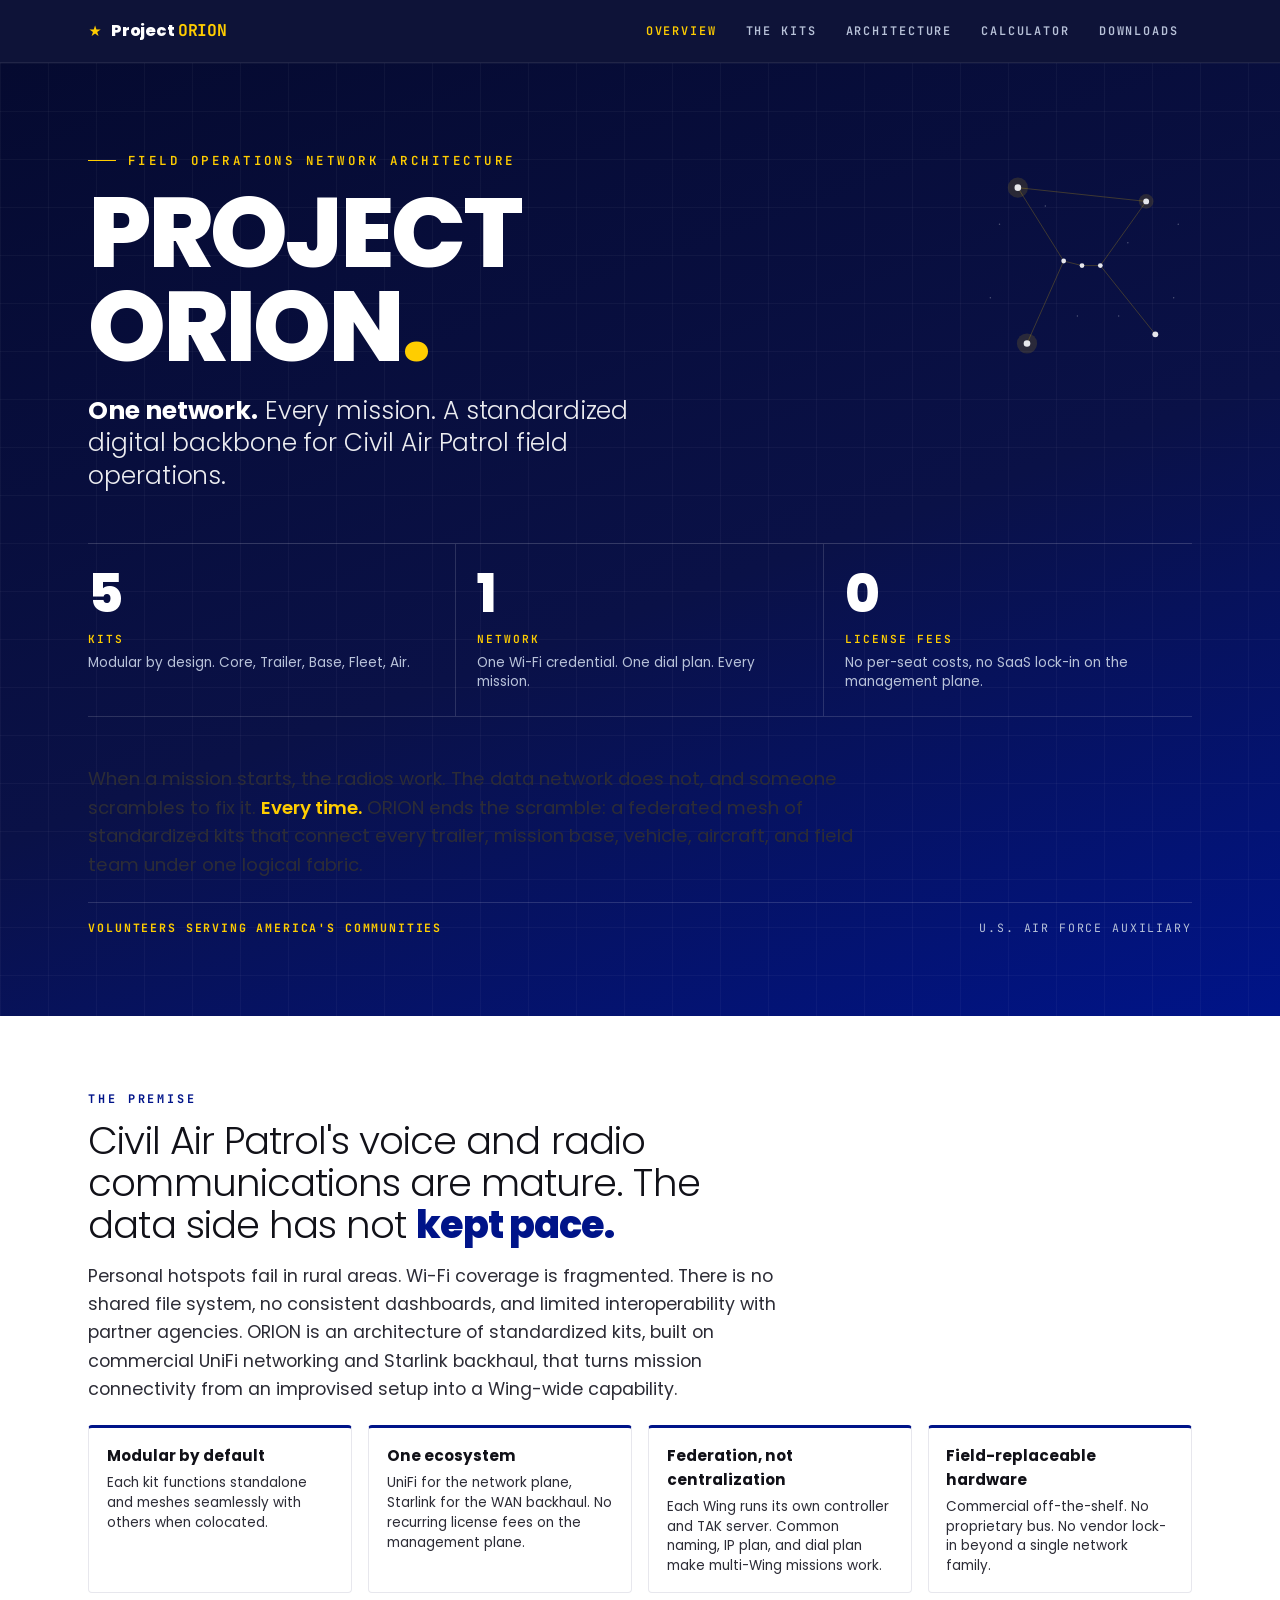
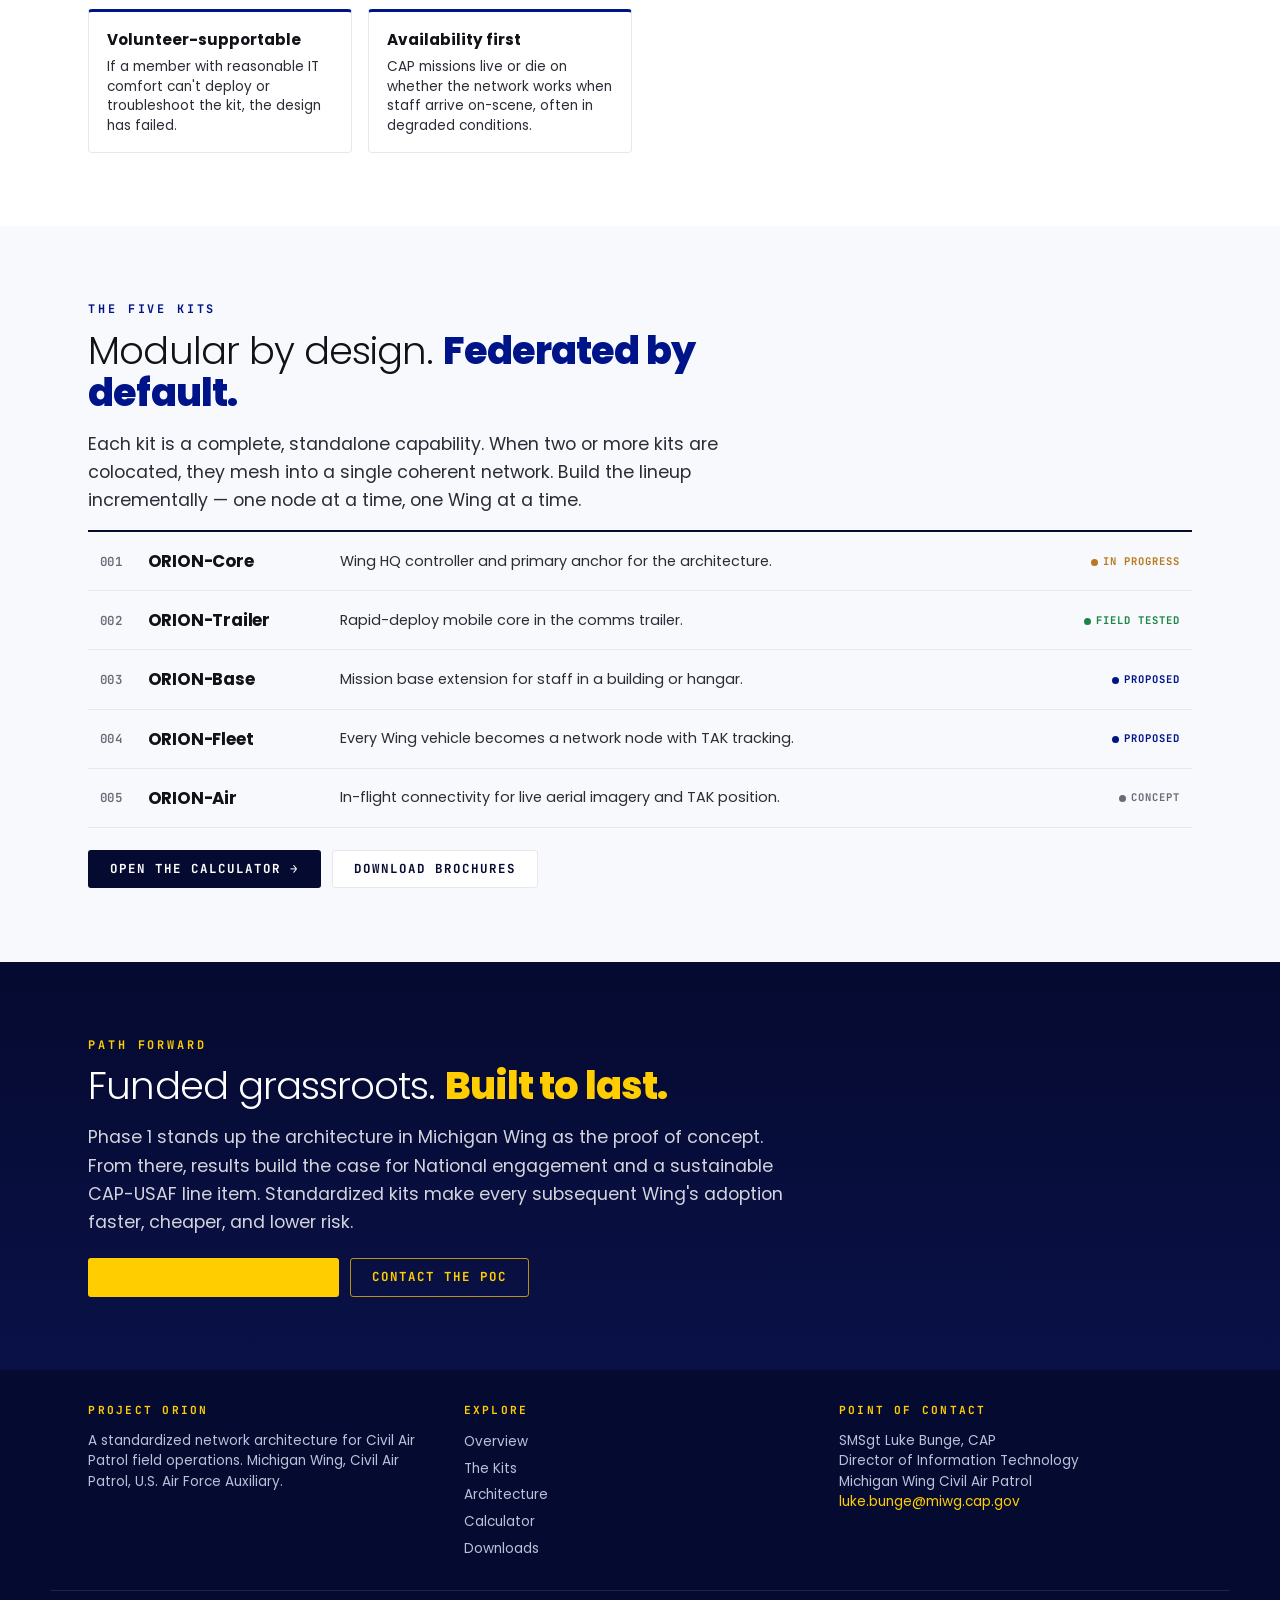
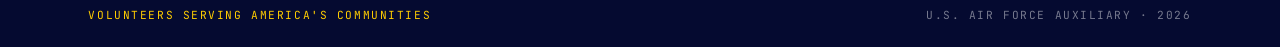
==== index.html @ 2f195c5d "Initial Project ORION website Static site for GitHub Pages with full kit catalog, architecture deep-" ====
<!DOCTYPE html>
<html lang="en">
<head>
<meta charset="UTF-8">
<meta name="viewport" content="width=device-width, initial-scale=1">
<title>Project ORION — One Network. Every Mission.</title>
<meta name="description" content="A standardized network architecture for Civil Air Patrol field operations. Modular kits for trailer, base, fleet, and air, federated under one logical fabric.">
<meta property="og:title" content="Project ORION">
<meta property="og:description" content="One Network. Every Mission. A standardized digital backbone for Civil Air Patrol field operations.">
<meta property="og:type" content="website">
<link rel="stylesheet" href="assets/css/main.css">
</head>
<body>

<!-- ============== NAV ============== -->
<nav class="nav" id="nav">
  <div class="nav-inner">
    <a href="./" class="nav-brand">
      <span class="star">★</span>
      <span>Project <span class="mark">ORION</span></span>
    </a>
    <button class="nav-toggle" aria-label="Toggle navigation" aria-expanded="false">Menu</button>
    <ul class="nav-links">
      <li><a href="./">Overview</a></li>
      <li><a href="kits/">The Kits</a></li>
      <li><a href="architecture.html">Architecture</a></li>
      <li><a href="calculator.html">Calculator</a></li>
      <li><a href="downloads.html">Downloads</a></li>
    </ul>
  </div>
</nav>

<!-- ============== HERO ============== -->
<header class="hero">
  <div class="hero-inner">
    <div>
      <div class="hero-label">Field Operations Network Architecture</div>
      <h1>PROJECT<br>ORION<span class="dot">.</span></h1>
      <p class="deck"><strong>One network.</strong> Every mission. A standardized digital backbone for Civil Air Patrol field operations.</p>
    </div>
    <svg class="hero-constellation" viewBox="0 0 240 240" xmlns="http://www.w3.org/2000/svg" aria-hidden="true">
      <g stroke="rgba(255, 205, 0, 0.45)" stroke-width="0.6" fill="none">
        <line x1="50" y1="40" x2="190" y2="55"/>
        <line x1="50" y1="40" x2="100" y2="120"/>
        <line x1="190" y1="55" x2="140" y2="125"/>
        <line x1="100" y1="120" x2="120" y2="125"/>
        <line x1="120" y1="125" x2="140" y2="125"/>
        <line x1="100" y1="120" x2="60" y2="210"/>
        <line x1="140" y1="125" x2="200" y2="200"/>
      </g>
      <g fill="rgba(255,205,0,0.15)">
        <circle cx="50" cy="40" r="11"/>
        <circle cx="60" cy="210" r="11"/>
        <circle cx="190" cy="55" r="8"/>
      </g>
      <g fill="#fff">
        <circle cx="50" cy="40" r="3.6"/>
        <circle cx="190" cy="55" r="3.2"/>
        <circle cx="100" cy="120" r="2.6"/>
        <circle cx="120" cy="125" r="2.6"/>
        <circle cx="140" cy="125" r="2.6"/>
        <circle cx="60" cy="210" r="3.6"/>
        <circle cx="200" cy="200" r="3.2"/>
      </g>
      <g fill="rgba(255,255,255,0.32)">
        <circle cx="30" cy="80" r="0.8"/>
        <circle cx="80" cy="60" r="0.8"/>
        <circle cx="170" cy="100" r="0.8"/>
        <circle cx="220" cy="160" r="0.8"/>
        <circle cx="160" cy="180" r="0.8"/>
        <circle cx="20" cy="160" r="0.8"/>
        <circle cx="115" cy="180" r="0.8"/>
        <circle cx="225" cy="80" r="0.8"/>
      </g>
    </svg>
  </div>

  <div class="metrics">
    <div class="metrics-grid">
      <div class="metric">
        <div class="num">5</div>
        <div class="label">Kits</div>
        <div class="desc">Modular by design. Core, Trailer, Base, Fleet, Air.</div>
      </div>
      <div class="metric">
        <div class="num">1</div>
        <div class="label">Network</div>
        <div class="desc">One Wi-Fi credential. One dial plan. Every mission.</div>
      </div>
      <div class="metric">
        <div class="num">0</div>
        <div class="label">License Fees</div>
        <div class="desc">No per-seat costs, no SaaS lock-in on the management plane.</div>
      </div>
    </div>
  </div>

  <div class="lead-band">
    <p>When a mission starts, the radios work. The data network does not, and someone scrambles to fix it. <strong>Every time.</strong> ORION ends the scramble: a federated mesh of standardized kits that connect every trailer, mission base, vehicle, aircraft, and field team under one logical fabric.</p>
    <div class="signoff">
      <span class="left">Volunteers Serving America's Communities</span>
      <span>U.S. Air Force Auxiliary</span>
    </div>
  </div>
</header>

<!-- ============== PREMISE ============== -->
<section class="band">
  <div class="band-inner">
    <div class="kicker">The Premise</div>
    <h2>Civil Air Patrol's voice and radio communications are mature. The data side has not <strong>kept pace.</strong></h2>
    <p class="lead">Personal hotspots fail in rural areas. Wi-Fi coverage is fragmented. There is no shared file system, no consistent dashboards, and limited interoperability with partner agencies. ORION is an architecture of standardized kits, built on commercial UniFi networking and Starlink backhaul, that turns mission connectivity from an improvised setup into a Wing-wide capability.</p>

    <div class="principles">
      <div class="principle">
        <h4>Modular by default</h4>
        <p>Each kit functions standalone and meshes seamlessly with others when colocated.</p>
      </div>
      <div class="principle">
        <h4>One ecosystem</h4>
        <p>UniFi for the network plane, Starlink for the WAN backhaul. No recurring license fees on the management plane.</p>
      </div>
      <div class="principle">
        <h4>Federation, not centralization</h4>
        <p>Each Wing runs its own controller and TAK server. Common naming, IP plan, and dial plan make multi-Wing missions work.</p>
      </div>
      <div class="principle">
        <h4>Field-replaceable hardware</h4>
        <p>Commercial off-the-shelf. No proprietary bus. No vendor lock-in beyond a single network family.</p>
      </div>
      <div class="principle">
        <h4>Volunteer-supportable</h4>
        <p>If a member with reasonable IT comfort can't deploy or troubleshoot the kit, the design has failed.</p>
      </div>
      <div class="principle">
        <h4>Availability first</h4>
        <p>CAP missions live or die on whether the network works when staff arrive on-scene, often in degraded conditions.</p>
      </div>
    </div>
  </div>
</section>

<!-- ============== KITS ============== -->
<section class="band alt" id="kits">
  <div class="band-inner">
    <div class="kicker">The Five Kits</div>
    <h2>Modular by design. <strong>Federated by default.</strong></h2>
    <p class="lead">Each kit is a complete, standalone capability. When two or more kits are colocated, they mesh into a single coherent network. Build the lineup incrementally — one node at a time, one Wing at a time.</p>

    <table class="kits-roster">
      <tr>
        <td class="num">001</td>
        <td class="name"><a href="kits/core.html">ORION-Core</a></td>
        <td class="desc">Wing HQ controller and primary anchor for the architecture.</td>
        <td class="stat progress"><span class="dot"></span>In Progress</td>
      </tr>
      <tr>
        <td class="num">002</td>
        <td class="name"><a href="kits/trailer.html">ORION-Trailer</a></td>
        <td class="desc">Rapid-deploy mobile core in the comms trailer.</td>
        <td class="stat tested"><span class="dot"></span>Field Tested</td>
      </tr>
      <tr>
        <td class="num">003</td>
        <td class="name"><a href="kits/base.html">ORION-Base</a></td>
        <td class="desc">Mission base extension for staff in a building or hangar.</td>
        <td class="stat proposed"><span class="dot"></span>Proposed</td>
      </tr>
      <tr>
        <td class="num">004</td>
        <td class="name"><a href="kits/fleet.html">ORION-Fleet</a></td>
        <td class="desc">Every Wing vehicle becomes a network node with TAK tracking.</td>
        <td class="stat proposed"><span class="dot"></span>Proposed</td>
      </tr>
      <tr>
        <td class="num">005</td>
        <td class="name"><a href="kits/air.html">ORION-Air</a></td>
        <td class="desc">In-flight connectivity for live aerial imagery and TAK position.</td>
        <td class="stat concept"><span class="dot"></span>Concept</td>
      </tr>
    </table>

    <div class="btn-row">
      <a class="btn btn-dark" href="calculator.html">Open the Calculator →</a>
      <a class="btn btn-light" href="downloads.html">Download Brochures</a>
    </div>
  </div>
</section>

<!-- ============== PATH FORWARD ============== -->
<section class="band dark">
  <div class="band-inner">
    <div class="kicker">Path Forward</div>
    <h2>Funded grassroots. <strong>Built to last.</strong></h2>
    <p class="lead">Phase 1 stands up the architecture in Michigan Wing as the proof of concept. From there, results build the case for National engagement and a sustainable CAP-USAF line item. Standardized kits make every subsequent Wing's adoption faster, cheaper, and lower risk.</p>
    <div class="btn-row">
      <a class="btn btn-primary" href="architecture.html">Read the Architecture →</a>
      <a class="btn btn-secondary" href="mailto:luke.bunge@miwg.cap.gov">Contact the PoC</a>
    </div>
  </div>
</section>

<!-- ============== FOOTER ============== -->
<footer class="site-footer">
  <div class="footer-inner">
    <div>
      <h5>Project ORION</h5>
      <p style="color: var(--silver); font-size: 0.85rem; line-height: 1.5;">
        A standardized network architecture for Civil Air Patrol field operations.
        Michigan Wing, Civil Air Patrol, U.S. Air Force Auxiliary.
      </p>
    </div>
    <div>
      <h5>Explore</h5>
      <ul>
        <li><a href="./">Overview</a></li>
        <li><a href="kits/">The Kits</a></li>
        <li><a href="architecture.html">Architecture</a></li>
        <li><a href="calculator.html">Calculator</a></li>
        <li><a href="downloads.html">Downloads</a></li>
      </ul>
    </div>
    <div>
      <h5>Point of Contact</h5>
      <p style="color: var(--silver); font-size: 0.85rem; line-height: 1.5;">
        SMSgt Luke Bunge, CAP<br>
        Director of Information Technology<br>
        Michigan Wing Civil Air Patrol<br>
        <a href="mailto:luke.bunge@miwg.cap.gov" style="color: var(--yellow);">luke.bunge@miwg.cap.gov</a>
      </p>
    </div>
  </div>
  <div class="footer-bottom">
    <span class="left">Volunteers Serving America's Communities</span>
    <span>U.S. Air Force Auxiliary · 2026</span>
  </div>
</footer>

<script src="assets/js/nav.js"></script>
</body>
</html>
---- assets/css/main.css ----
/* =====================================================================
   Project ORION — Website Design System
   Carries the brochure look (navy + yellow + silver, constellation motif)
   into a fully responsive web layout.
   ===================================================================== */

@import url('https://fonts.googleapis.com/css2?family=Poppins:wght@300;400;500;600;700;800&family=JetBrains+Mono:wght@400;500;600;700&display=swap');

:root {
  --navy:        #050a30;
  --navy-2:      #0a1147;
  --navy-3:      #001489;
  --silver:      #b8c2d9;
  --silver-soft: rgba(184, 194, 217, 0.65);
  --yellow:      #FFCD00;
  --yellow-soft: rgba(255, 205, 0, 0.7);
  --line-d:      rgba(255, 255, 255, 0.14);
  --ink:         #111118;
  --ink-2:       #2c2c36;
  --soft:        #6b6b78;
  --rule:        #e7e7ed;
  --bg-soft:     #f7f9fc;
  --bg-pale:     #f3f5fc;
  --bg-cream:    #fefcf3;

  --mono: 'JetBrains Mono', 'DejaVu Sans Mono', ui-monospace, SFMono-Regular, Menlo, Consolas, monospace;
  --sans: 'Poppins', system-ui, -apple-system, 'Segoe UI', Roboto, sans-serif;

  --container: 1180px;
  --pad-x: clamp(1rem, 4vw, 2.4rem);
  --radius: 4px;
}

* { box-sizing: border-box; margin: 0; padding: 0; }

html { scroll-behavior: smooth; -webkit-text-size-adjust: 100%; }

body {
  font-family: var(--sans);
  color: var(--ink);
  background: #fff;
  line-height: 1.55;
  -webkit-font-smoothing: antialiased;
  text-rendering: optimizeLegibility;
}

img, svg { max-width: 100%; display: block; }
a { color: var(--navy-3); text-decoration: none; }
a:hover { text-decoration: underline; }

/* ============== NAV ============== */
.nav {
  position: sticky;
  top: 0;
  z-index: 100;
  background: rgba(5, 10, 48, 0.96);
  backdrop-filter: saturate(140%) blur(8px);
  -webkit-backdrop-filter: saturate(140%) blur(8px);
  color: #fff;
  border-bottom: 1px solid rgba(255, 255, 255, 0.08);
}
.nav-inner {
  max-width: var(--container);
  margin: 0 auto;
  padding: 0 var(--pad-x);
  display: flex;
  align-items: center;
  justify-content: space-between;
  min-height: 62px;
  gap: 1rem;
}
.nav-brand {
  display: flex;
  align-items: center;
  gap: 0.6rem;
  color: #fff;
  font-weight: 800;
  letter-spacing: -0.01em;
  font-size: 1.02rem;
}
.nav-brand:hover { text-decoration: none; }
.nav-brand .mark { color: var(--yellow); font-family: var(--mono); font-weight: 700; }
.nav-brand .star { color: var(--yellow); font-size: 0.9em; }

.nav-links {
  display: flex;
  align-items: center;
  gap: 0.2rem;
  list-style: none;
}
.nav-links a {
  color: var(--silver);
  font-family: var(--mono);
  font-size: 0.74rem;
  letter-spacing: 0.16em;
  text-transform: uppercase;
  font-weight: 600;
  padding: 0.55rem 0.8rem;
  border-radius: 3px;
  display: inline-block;
}
.nav-links a:hover {
  color: #fff;
  background: rgba(255, 255, 255, 0.06);
  text-decoration: none;
}
.nav-links a.active {
  color: var(--yellow);
}

.nav-toggle {
  display: none;
  background: transparent;
  border: 1px solid rgba(255, 255, 255, 0.2);
  color: #fff;
  padding: 0.45rem 0.65rem;
  border-radius: 3px;
  cursor: pointer;
  font-family: var(--mono);
  font-size: 0.7rem;
  letter-spacing: 0.14em;
  text-transform: uppercase;
}
.nav-toggle:hover { background: rgba(255, 255, 255, 0.08); }

@media (max-width: 880px) {
  .nav-toggle { display: inline-block; }
  .nav-links {
    position: absolute;
    top: 100%;
    left: 0;
    right: 0;
    flex-direction: column;
    align-items: stretch;
    gap: 0;
    background: var(--navy);
    border-bottom: 1px solid rgba(255, 255, 255, 0.1);
    padding: 0.4rem 0;
    transform: scaleY(0);
    transform-origin: top;
    opacity: 0;
    transition: transform 0.18s ease, opacity 0.18s ease;
    pointer-events: none;
  }
  .nav.open .nav-links {
    transform: scaleY(1);
    opacity: 1;
    pointer-events: auto;
  }
  .nav-links a {
    padding: 0.85rem var(--pad-x);
    border-bottom: 1px solid rgba(255, 255, 255, 0.06);
  }
}

/* ============== HERO (DARK) ============== */
.hero {
  position: relative;
  background: linear-gradient(160deg, #050a30 0%, #0a1147 55%, #001489 100%);
  color: #fff;
  overflow: hidden;
  padding: clamp(3rem, 8vw, 5.5rem) 0 clamp(3rem, 8vw, 5rem);
}
.hero::before {
  content: '';
  position: absolute; inset: 0;
  background-image:
    linear-gradient(to right, rgba(255,255,255,0.035) 1px, transparent 1px),
    linear-gradient(to bottom, rgba(255,255,255,0.035) 1px, transparent 1px);
  background-size: 48px 48px;
  pointer-events: none;
  z-index: 0;
}
.hero-inner {
  position: relative;
  z-index: 2;
  max-width: var(--container);
  margin: 0 auto;
  padding: 0 var(--pad-x);
  display: grid;
  grid-template-columns: minmax(0, 1fr) auto;
  gap: 2rem;
  align-items: start;
}
.hero-constellation {
  width: clamp(140px, 18vw, 220px);
  height: auto;
  opacity: 0.9;
}
@media (max-width: 720px) {
  .hero-inner { grid-template-columns: 1fr; }
  .hero-constellation {
    grid-row: 1;
    justify-self: end;
    width: 110px;
    margin-bottom: -0.5rem;
  }
}

.hero-label {
  font-family: var(--mono);
  font-size: 0.78rem;
  letter-spacing: 0.28em;
  text-transform: uppercase;
  color: var(--yellow);
  font-weight: 600;
  margin-bottom: 1rem;
  display: flex;
  align-items: center;
  gap: 0.7rem;
}
.hero-label::before {
  content: '';
  width: 28px;
  height: 1px;
  background: var(--yellow);
  flex-shrink: 0;
}
.hero h1 {
  font-size: clamp(2.6rem, 9vw, 6.2rem);
  font-weight: 800;
  line-height: 0.94;
  letter-spacing: -0.035em;
  margin-bottom: 1.4rem;
}
.hero h1 .dot { color: var(--yellow); }
.hero .deck {
  font-size: clamp(1.1rem, 2.2vw, 1.55rem);
  font-weight: 300;
  line-height: 1.3;
  color: rgba(255, 255, 255, 0.92);
  max-width: 38rem;
  letter-spacing: -0.005em;
}
.hero .deck strong { font-weight: 700; color: #fff; }

/* metric strip */
.metrics {
  max-width: var(--container);
  margin: clamp(2rem, 5vw, 3.2rem) auto 0;
  padding: 0 var(--pad-x);
  position: relative;
  z-index: 2;
}
.metrics-grid {
  display: grid;
  grid-template-columns: repeat(3, minmax(0, 1fr));
  gap: 0;
  border-top: 1px solid var(--line-d);
  border-bottom: 1px solid var(--line-d);
}
.metric {
  padding: 1.5rem 1.3rem 1.5rem 0;
  border-right: 1px solid var(--line-d);
}
.metric:last-child { border-right: none; padding-right: 0; }
.metric:not(:first-child) { padding-left: 1.3rem; }
.metric .num {
  font-size: clamp(2rem, 5.2vw, 3.3rem);
  font-weight: 800;
  color: #fff;
  line-height: 1;
  letter-spacing: -0.04em;
  margin-bottom: 0.6rem;
  display: flex;
  align-items: baseline;
  gap: 0.45rem;
  flex-wrap: wrap;
}
.metric .num .unit {
  font-size: 0.42em;
  font-weight: 500;
  color: var(--silver);
  letter-spacing: -0.01em;
}
.metric .label {
  font-family: var(--mono);
  font-size: 0.7rem;
  letter-spacing: 0.18em;
  text-transform: uppercase;
  color: var(--yellow);
  font-weight: 600;
  margin-bottom: 0.3rem;
}
.metric .desc {
  font-size: 0.85rem;
  line-height: 1.45;
  color: var(--silver);
}
@media (max-width: 720px) {
  .metrics-grid { grid-template-columns: 1fr; }
  .metric {
    padding: 1.1rem 0;
    border-right: none;
    border-bottom: 1px solid var(--line-d);
  }
  .metric:last-child { border-bottom: none; padding-bottom: 0; }
  .metric:not(:first-child) { padding-left: 0; }
}

/* hero lead band */
.lead-band {
  max-width: var(--container);
  margin: clamp(2rem, 4vw, 3rem) auto 0;
  padding: 0 var(--pad-x);
  position: relative;
  z-index: 2;
  color: rgba(255, 255, 255, 0.86);
}
.lead-band p {
  font-size: clamp(0.98rem, 1.6vw, 1.15rem);
  line-height: 1.55;
  max-width: 50rem;
  margin-bottom: 1.4rem;
}
.lead-band p strong { color: var(--yellow); font-weight: 600; }
.lead-band .signoff {
  border-top: 1px solid var(--line-d);
  padding-top: 1rem;
  display: flex;
  justify-content: space-between;
  flex-wrap: wrap;
  gap: 0.6rem;
  font-family: var(--mono);
  font-size: 0.72rem;
  letter-spacing: 0.16em;
  text-transform: uppercase;
  color: var(--silver);
}
.lead-band .signoff .left {
  color: var(--yellow);
  font-weight: 700;
}

/* ============== SECTIONS (LIGHT) ============== */
section.band {
  padding: clamp(2.6rem, 6vw, 4.6rem) 0;
}
section.band.alt { background: var(--bg-soft); }
section.band.dark {
  background: linear-gradient(180deg, var(--navy) 0%, var(--navy-2) 100%);
  color: #fff;
}
.band-inner {
  max-width: var(--container);
  margin: 0 auto;
  padding: 0 var(--pad-x);
}

.kicker {
  font-family: var(--mono);
  font-size: 0.74rem;
  letter-spacing: 0.24em;
  text-transform: uppercase;
  color: var(--navy-3);
  font-weight: 700;
  margin-bottom: 0.7rem;
}
section.dark .kicker { color: var(--yellow); }
section.dark a { color: var(--yellow); }

h2 {
  font-size: clamp(1.6rem, 3.6vw, 2.4rem);
  font-weight: 300;
  line-height: 1.1;
  letter-spacing: -0.025em;
  color: var(--ink);
  margin-bottom: 1rem;
  max-width: 42rem;
}
section.dark h2 { color: #fff; }
h2 strong { font-weight: 800; color: var(--navy-3); }
section.dark h2 strong { color: var(--yellow); }

h3 {
  font-size: clamp(1.15rem, 2vw, 1.4rem);
  font-weight: 700;
  letter-spacing: -0.015em;
  margin-bottom: 0.7rem;
  color: var(--ink);
}
section.dark h3 { color: #fff; }

h4 {
  font-size: 1rem;
  font-weight: 700;
  margin-bottom: 0.45rem;
  color: var(--ink);
}

p.lead {
  font-size: clamp(0.98rem, 1.6vw, 1.1rem);
  line-height: 1.6;
  color: var(--ink-2);
  max-width: 44rem;
  margin-bottom: 1rem;
}
section.dark p.lead { color: rgba(255, 255, 255, 0.82); }
p { color: var(--ink-2); }
section.dark p { color: rgba(255, 255, 255, 0.82); }

/* ============== KITS ROSTER ============== */
.kits-roster {
  width: 100%;
  border-collapse: collapse;
  border-top: 2px solid var(--navy);
  margin-top: 1rem;
}
.kits-roster tr { border-bottom: 1px solid var(--rule); }
.kits-roster td {
  padding: 1rem 0.7rem;
  vertical-align: middle;
}
.kits-roster .num {
  font-family: var(--mono);
  font-size: 0.78rem;
  color: var(--soft);
  width: 3rem;
  font-weight: 600;
  letter-spacing: 0.05em;
}
.kits-roster .name {
  font-size: 1.05rem;
  font-weight: 700;
  color: var(--ink);
  width: 12rem;
  letter-spacing: -0.012em;
}
.kits-roster .name a { color: var(--ink); }
.kits-roster .name a:hover { color: var(--navy-3); text-decoration: none; }
.kits-roster .desc {
  font-size: 0.9rem;
  color: var(--ink-2);
  line-height: 1.45;
}
.kits-roster .stat {
  width: 9rem;
  text-align: right;
  font-family: var(--mono);
  font-size: 0.66rem;
  letter-spacing: 0.1em;
  text-transform: uppercase;
  font-weight: 700;
  white-space: nowrap;
}
.kits-roster .stat .dot {
  display: inline-block;
  width: 7px; height: 7px;
  border-radius: 50%;
  margin-right: 5px;
  vertical-align: middle;
}
.stat.tested   { color: #1d8348; }
.stat.tested .dot { background: #1d8348; }
.stat.progress { color: #b7791f; }
.stat.progress .dot { background: #b7791f; }
.stat.proposed { color: var(--navy-3); }
.stat.proposed .dot { background: var(--navy-3); }
.stat.concept  { color: var(--soft); }
.stat.concept .dot { background: var(--soft); }

@media (max-width: 720px) {
  .kits-roster, .kits-roster tbody, .kits-roster tr, .kits-roster td { display: block; width: 100%; }
  .kits-roster tr {
    padding: 1rem 0;
    border-bottom: 1px solid var(--rule);
  }
  .kits-roster td { padding: 0.15rem 0; text-align: left; }
  .kits-roster .num { display: inline-block; width: auto; margin-right: 0.7rem; }
  .kits-roster .name { display: inline-block; width: auto; }
  .kits-roster .stat { text-align: left; padding-top: 0.4rem; }
}

/* ============== BOM TABLE ============== */
.bom-section { margin-bottom: 1.4rem; }
.bom-head {
  display: flex;
  justify-content: space-between;
  align-items: baseline;
  flex-wrap: wrap;
  gap: 0.4rem;
  margin-bottom: 0.8rem;
}
.bom-head .kicker { margin-bottom: 0; }
.bom-head .meta {
  font-family: var(--mono);
  font-size: 0.7rem;
  letter-spacing: 0.16em;
  text-transform: uppercase;
  color: var(--soft);
}

.bom-table-wrap {
  overflow-x: auto;
  -webkit-overflow-scrolling: touch;
}
.bom-table {
  width: 100%;
  border-collapse: collapse;
  border-top: 2px solid var(--navy);
  min-width: 520px;
}
.bom-table .cat-row td {
  background: var(--bg-pale);
  padding: 0.45rem 0.7rem;
  font-family: var(--mono);
  font-size: 0.7rem;
  letter-spacing: 0.18em;
  text-transform: uppercase;
  color: var(--navy-3);
  font-weight: 700;
  border-bottom: 1px solid var(--rule);
}
.bom-table tr.item-row { border-bottom: 1px solid var(--rule); }
.bom-table .item-row td {
  padding: 0.55rem 0.7rem;
  vertical-align: middle;
  font-size: 0.92rem;
  color: var(--ink);
  line-height: 1.4;
}
.bom-table .item-row .name { font-weight: 600; }
.bom-table .item-row .fn-inline {
  display: block;
  color: var(--ink-2);
  font-size: 0.82rem;
  font-weight: 400;
  margin-top: 0.15rem;
}
.bom-table .item-row .qty {
  width: 6rem;
  text-align: right;
  font-family: var(--mono);
  font-size: 0.8rem;
  color: var(--soft);
  white-space: nowrap;
}
.bom-table .item-row .total {
  width: 6rem;
  text-align: right;
  font-family: var(--mono);
  font-size: 0.9rem;
  font-weight: 700;
  white-space: nowrap;
}
.bom-table .item-row.repurposed .total {
  color: #1d8348;
}
.bom-table tr.subtotal-row { border-bottom: 1px solid var(--rule); }
.bom-table .subtotal-row td {
  padding: 0.4rem 0.7rem;
  font-family: var(--mono);
  font-size: 0.78rem;
  color: var(--soft);
  text-align: right;
  font-weight: 600;
}
.bom-table .subtotal-row .stl {
  text-transform: uppercase;
  letter-spacing: 0.12em;
  font-size: 0.65rem;
}
.bom-table tr.total-row td {
  padding: 0.85rem 0.7rem;
  border-top: 2px solid var(--navy);
  font-family: var(--mono);
}
.bom-table .total-row .total-label {
  font-size: 0.92rem;
  font-weight: 800;
  color: var(--navy);
  letter-spacing: 0.04em;
  text-align: left;
}
.bom-table .total-row .total-value {
  font-size: 1.2rem;
  font-weight: 800;
  color: var(--navy-3);
  text-align: right;
  letter-spacing: -0.01em;
}
.bom-table tr.total-note-row td {
  padding: 0.45rem 0.7rem;
  font-style: italic;
  font-size: 0.72rem;
  color: var(--soft);
  text-align: right;
  line-height: 1.4;
  border: none;
}

/* OPEX cards */
.opex-strip {
  display: grid;
  grid-template-columns: repeat(auto-fit, minmax(220px, 1fr));
  gap: 1rem;
  margin-top: 1.6rem;
}
.opex-card {
  background: var(--bg-soft);
  border: 1px solid var(--rule);
  border-left: 3px solid var(--navy-3);
  border-radius: var(--radius);
  padding: 1rem 1.1rem;
  display: flex;
  flex-direction: column;
}
.opex-card .kicker {
  font-size: 0.66rem;
  letter-spacing: 0.2em;
  margin-bottom: 0.4rem;
}
.opex-card h4 { font-weight: 800; margin-bottom: 0.5rem; }
.opex-card .lines {
  font-size: 0.85rem;
  line-height: 1.5;
  color: var(--ink-2);
  margin-bottom: 0.7rem;
}
.opex-card .price-feature {
  font-family: var(--mono);
  font-size: 1.35rem;
  font-weight: 800;
  color: var(--navy-3);
  letter-spacing: -0.01em;
  margin-top: auto;
  padding-top: 0.6rem;
  border-top: 1px dashed var(--rule);
}
.opex-card .price-feature .price-suffix {
  font-size: 0.7rem;
  font-weight: 500;
  color: var(--soft);
  margin-left: 0.25rem;
}
.opex-card .note {
  font-size: 0.72rem;
  color: var(--soft);
  font-style: italic;
  line-height: 1.4;
  margin-top: auto;
  padding-top: 0.5rem;
  border-top: 1px dashed var(--rule);
}

/* Add-ons table */
.addons-section { margin-top: 1.6rem; }
.addons-head {
  display: flex;
  align-items: baseline;
  justify-content: space-between;
  flex-wrap: wrap;
  gap: 0.4rem;
  border-bottom: 2px solid var(--navy);
  padding-bottom: 0.5rem;
  margin-bottom: 0.4rem;
}
.addons-head .kicker {
  font-size: 0.82rem;
  letter-spacing: 0.14em;
  color: var(--navy);
  margin-bottom: 0;
}
.addons-table { width: 100%; border-collapse: collapse; }
.addons-table tr { border-bottom: 1px solid var(--rule); }
.addons-table tr:last-child { border-bottom: none; }
.addons-table td {
  padding: 0.7rem 0.5rem 0.7rem 0;
  vertical-align: top;
}
.addons-table .addon-name {
  font-size: 0.95rem;
  font-weight: 800;
  color: var(--ink);
  width: 30%;
  letter-spacing: -0.005em;
}
.addons-table .addon-subtitle {
  font-family: var(--mono);
  font-size: 0.65rem;
  font-weight: 600;
  color: var(--soft);
  letter-spacing: 0.12em;
  text-transform: uppercase;
  margin-top: 0.15rem;
}
.addons-table .addon-desc {
  font-size: 0.88rem;
  color: var(--ink-2);
  line-height: 1.45;
  padding-left: 0.6rem;
}
.addons-table .addon-price {
  font-family: var(--mono);
  font-size: 1rem;
  font-weight: 800;
  color: var(--navy);
  text-align: right;
  white-space: nowrap;
  width: 6rem;
}

@media (max-width: 640px) {
  .addons-table, .addons-table tbody, .addons-table tr, .addons-table td {
    display: block;
    width: 100%;
  }
  .addons-table tr { padding: 0.6rem 0; }
  .addons-table td { padding: 0.15rem 0; }
  .addons-table .addon-desc { padding-left: 0; }
  .addons-table .addon-price { text-align: left; padding-top: 0.3rem; }
}

.addons-grand-total {
  margin-top: 1rem;
  padding: 0.9rem 0;
  border-top: 2px solid var(--navy);
  border-bottom: 2px solid var(--navy);
  display: flex;
  justify-content: space-between;
  align-items: baseline;
  flex-wrap: wrap;
  gap: 0.4rem;
  font-family: var(--mono);
}
.addons-grand-total .label {
  font-size: 0.85rem;
  font-weight: 700;
  letter-spacing: 0.14em;
  text-transform: uppercase;
  color: var(--navy);
}
.addons-grand-total .value {
  font-size: 1.7rem;
  font-weight: 800;
  color: var(--navy);
  letter-spacing: -0.01em;
}

/* Subscription callout (cream) */
.subscription-callout {
  margin-top: 1rem;
  background: var(--bg-cream);
  border-left: 4px solid var(--yellow);
  padding: 0.9rem 1.1rem;
  display: flex;
  flex-wrap: wrap;
  justify-content: space-between;
  align-items: center;
  gap: 0.8rem;
  border-radius: var(--radius);
}
.subscription-callout .info { flex: 1; min-width: 240px; }
.subscription-callout .kicker {
  font-size: 0.72rem;
  letter-spacing: 0.14em;
  color: var(--navy);
  margin-bottom: 0.3rem;
}
.subscription-callout .detail {
  font-size: 0.9rem;
  color: var(--ink-2);
  line-height: 1.4;
}
.subscription-callout .price {
  font-family: var(--mono);
  font-size: 1.6rem;
  font-weight: 800;
  color: var(--navy);
  white-space: nowrap;
}
.subscription-callout .price .unit {
  font-size: 0.7rem;
  font-weight: 600;
  color: var(--soft);
  margin-left: 0.2rem;
  letter-spacing: 0.06em;
}

/* ============== CTA ============== */
.cta {
  background: var(--navy);
  color: #fff;
  border-radius: var(--radius);
  padding: 1.6rem 1.7rem;
  display: grid;
  grid-template-columns: 1.6fr 1fr;
  gap: 1.8rem;
  position: relative;
  overflow: hidden;
  margin-top: 1.6rem;
}
.cta::before {
  content: '';
  position: absolute;
  top: 0; left: 0;
  width: 8px;
  height: 100%;
  background: var(--yellow);
}
.cta .pitch { padding-left: 0.2rem; }
.cta .pitch .kicker {
  color: var(--yellow);
  margin-bottom: 0.4rem;
  font-size: 0.7rem;
  letter-spacing: 0.22em;
}
.cta .pitch h3 {
  font-size: 1.15rem;
  font-weight: 700;
  color: #fff;
  line-height: 1.2;
  letter-spacing: -0.02em;
  margin-bottom: 0.5rem;
  max-width: 32rem;
}
.cta .pitch h3 .alt { color: var(--yellow); }
.cta .pitch p {
  font-size: 0.9rem;
  line-height: 1.5;
  color: rgba(255, 255, 255, 0.78);
  max-width: 32rem;
}
.cta .card {
  border-left: 1px solid rgba(255, 255, 255, 0.18);
  padding-left: 1.4rem;
}
.cta .card .kicker {
  font-size: 0.7rem;
  letter-spacing: 0.22em;
  color: var(--silver-soft);
  margin-bottom: 0.4rem;
}
.cta .card .name {
  font-size: 1.05rem;
  font-weight: 700;
  color: #fff;
  margin-bottom: 0.15rem;
}
.cta .card .role {
  font-size: 0.85rem;
  color: var(--silver);
  line-height: 1.4;
  margin-bottom: 0.4rem;
}
.cta .card .em {
  font-family: var(--mono);
  font-size: 0.86rem;
  color: var(--yellow);
  font-weight: 600;
  word-break: break-all;
}
.cta .card .em a { color: var(--yellow); }
.cta .card .cred {
  margin-top: 0.8rem;
  font-size: 0.72rem;
  color: rgba(255, 255, 255, 0.55);
  font-style: italic;
  line-height: 1.4;
}
@media (max-width: 720px) {
  .cta {
    grid-template-columns: 1fr;
    gap: 1.2rem;
    padding: 1.4rem 1.3rem;
  }
  .cta .card {
    border-left: none;
    border-top: 1px solid rgba(255, 255, 255, 0.18);
    padding-left: 0;
    padding-top: 1.1rem;
  }
}

/* ============== BUTTONS ============== */
.btn {
  display: inline-flex;
  align-items: center;
  gap: 0.5rem;
  padding: 0.75rem 1.3rem;
  border-radius: 3px;
  font-family: var(--mono);
  font-size: 0.78rem;
  letter-spacing: 0.16em;
  text-transform: uppercase;
  font-weight: 700;
  border: 1px solid transparent;
  cursor: pointer;
  transition: transform 0.1s ease, background 0.15s ease, color 0.15s ease;
  text-decoration: none;
  line-height: 1;
}
.btn:hover { text-decoration: none; transform: translateY(-1px); }
.btn:active { transform: translateY(0); }
.btn-primary {
  background: var(--yellow);
  color: var(--navy);
}
.btn-primary:hover { background: #ffd933; }
.btn-secondary {
  background: transparent;
  color: var(--yellow);
  border-color: var(--yellow-soft);
}
.btn-secondary:hover { background: rgba(255, 205, 0, 0.08); }
.btn-light {
  background: #fff;
  color: var(--navy);
  border-color: var(--rule);
}
.btn-light:hover { background: var(--bg-soft); }
.btn-dark {
  background: var(--navy);
  color: #fff;
}
.btn-dark:hover { background: var(--navy-2); }

.btn-row {
  display: flex;
  flex-wrap: wrap;
  gap: 0.7rem;
  margin-top: 1.4rem;
}

/* ============== PAGE HEADER (compact dark) ============== */
.page-head {
  background: linear-gradient(160deg, #050a30 0%, #0a1147 60%, #001489 100%);
  color: #fff;
  padding: clamp(2.4rem, 6vw, 4rem) 0 clamp(2.2rem, 5vw, 3.4rem);
  position: relative;
  overflow: hidden;
}
.page-head::before {
  content: '';
  position: absolute; inset: 0;
  background-image:
    linear-gradient(to right, rgba(255,255,255,0.035) 1px, transparent 1px),
    linear-gradient(to bottom, rgba(255,255,255,0.035) 1px, transparent 1px);
  background-size: 48px 48px;
  pointer-events: none;
}
.page-head-inner {
  position: relative;
  max-width: var(--container);
  margin: 0 auto;
  padding: 0 var(--pad-x);
}
.page-head .crumb {
  font-family: var(--mono);
  font-size: 0.7rem;
  letter-spacing: 0.22em;
  text-transform: uppercase;
  color: var(--silver);
  margin-bottom: 0.7rem;
}
.page-head .crumb .sep { color: rgba(255, 255, 255, 0.3); margin: 0 0.4rem; }
.page-head .crumb .here { color: var(--yellow); }
.page-head h1 {
  font-size: clamp(2rem, 6vw, 3.8rem);
  font-weight: 800;
  line-height: 0.95;
  letter-spacing: -0.03em;
  margin-bottom: 0.7rem;
}
.page-head h1 .alt { color: var(--yellow); }
.page-head .deck {
  font-size: clamp(1rem, 1.8vw, 1.2rem);
  font-weight: 300;
  color: rgba(255, 255, 255, 0.85);
  max-width: 38rem;
}

/* ============== KIT CARD GRID ============== */
.kit-grid {
  display: grid;
  grid-template-columns: repeat(auto-fit, minmax(260px, 1fr));
  gap: 1rem;
  margin-top: 1.6rem;
}
.kit-card {
  background: #fff;
  border: 1px solid var(--rule);
  border-radius: var(--radius);
  padding: 1.2rem 1.2rem 1rem;
  display: flex;
  flex-direction: column;
  position: relative;
  text-decoration: none;
  color: inherit;
  transition: transform 0.15s ease, box-shadow 0.15s ease, border-color 0.15s ease;
}
.kit-card:hover {
  transform: translateY(-3px);
  border-color: var(--navy-3);
  box-shadow: 0 8px 24px rgba(5, 10, 48, 0.08);
  text-decoration: none;
}
.kit-card .num {
  font-family: var(--mono);
  font-size: 0.7rem;
  color: var(--soft);
  letter-spacing: 0.16em;
  font-weight: 700;
  margin-bottom: 0.4rem;
}
.kit-card h3 {
  font-size: 1.2rem;
  letter-spacing: -0.015em;
  margin-bottom: 0.4rem;
}
.kit-card .one-liner {
  font-size: 0.92rem;
  color: var(--ink-2);
  line-height: 1.45;
  margin-bottom: 0.9rem;
  flex: 1;
}
.kit-card .meta {
  display: flex;
  justify-content: space-between;
  align-items: center;
  flex-wrap: wrap;
  gap: 0.4rem;
  padding-top: 0.8rem;
  border-top: 1px solid var(--rule);
}
.kit-card .price {
  font-family: var(--mono);
  font-weight: 800;
  color: var(--navy);
  font-size: 0.95rem;
}
.kit-card .price .suffix {
  font-size: 0.66rem;
  color: var(--soft);
  font-weight: 600;
  letter-spacing: 0.06em;
  margin-left: 0.2rem;
}
.kit-card .stat { font-size: 0.66rem; }

/* ============== CONTENT PROSE ============== */
.prose {
  max-width: 46rem;
}
.prose h2 { margin-top: 2rem; }
.prose h3 { margin-top: 1.6rem; margin-bottom: 0.5rem; }
.prose p, .prose ul, .prose ol { margin-bottom: 1rem; color: var(--ink-2); }
.prose ul, .prose ol { padding-left: 1.4rem; }
.prose li { margin-bottom: 0.4rem; line-height: 1.55; }
.prose strong { color: var(--ink); font-weight: 700; }
.prose code {
  font-family: var(--mono);
  font-size: 0.9em;
  background: var(--bg-pale);
  padding: 0.1em 0.35em;
  border-radius: 3px;
  color: var(--navy-3);
}
.prose blockquote {
  border-left: 3px solid var(--yellow);
  background: var(--bg-cream);
  padding: 0.8rem 1.1rem;
  margin: 1.2rem 0;
  font-size: 0.94rem;
  color: var(--ink-2);
}

.principles {
  display: grid;
  grid-template-columns: repeat(auto-fit, minmax(220px, 1fr));
  gap: 1rem;
  margin-top: 1.4rem;
}
.principle {
  background: #fff;
  border: 1px solid var(--rule);
  border-top: 3px solid var(--navy-3);
  border-radius: var(--radius);
  padding: 1rem 1.1rem;
}
.principle h4 {
  font-size: 0.95rem;
  margin-bottom: 0.35rem;
}
.principle p {
  font-size: 0.85rem;
  line-height: 1.45;
  color: var(--ink-2);
}

/* simple table for IP plan, dial plan, etc. */
.data-table {
  width: 100%;
  border-collapse: collapse;
  border-top: 2px solid var(--navy);
  margin: 1rem 0 1.4rem;
  font-size: 0.9rem;
}
.data-table th, .data-table td {
  padding: 0.55rem 0.7rem;
  border-bottom: 1px solid var(--rule);
  text-align: left;
  vertical-align: top;
}
.data-table th {
  font-family: var(--mono);
  font-size: 0.7rem;
  letter-spacing: 0.14em;
  text-transform: uppercase;
  color: var(--navy-3);
  background: var(--bg-pale);
  font-weight: 700;
}
.data-table td.mono, .data-table td.subnet {
  font-family: var(--mono);
  font-size: 0.82rem;
  color: var(--navy);
  white-space: nowrap;
}
.data-table-wrap {
  overflow-x: auto;
  -webkit-overflow-scrolling: touch;
}

/* ============== FOOTER ============== */
.site-footer {
  background: var(--navy);
  color: var(--silver);
  padding: 2rem 0 1.4rem;
  font-size: 0.85rem;
}
.site-footer .footer-inner {
  max-width: var(--container);
  margin: 0 auto;
  padding: 0 var(--pad-x);
  display: grid;
  grid-template-columns: repeat(auto-fit, minmax(220px, 1fr));
  gap: 1.4rem;
}
.site-footer h5 {
  font-family: var(--mono);
  font-size: 0.7rem;
  letter-spacing: 0.2em;
  text-transform: uppercase;
  color: var(--yellow);
  margin-bottom: 0.7rem;
  font-weight: 700;
}
.site-footer ul { list-style: none; }
.site-footer li { margin-bottom: 0.35rem; }
.site-footer a { color: var(--silver); }
.site-footer a:hover { color: #fff; }
.site-footer .footer-bottom {
  max-width: var(--container);
  margin: 1.6rem auto 0;
  padding: 1rem var(--pad-x) 0;
  border-top: 1px solid rgba(255, 255, 255, 0.1);
  display: flex;
  justify-content: space-between;
  flex-wrap: wrap;
  gap: 0.5rem;
  font-family: var(--mono);
  font-size: 0.7rem;
  letter-spacing: 0.14em;
  text-transform: uppercase;
  color: rgba(255, 255, 255, 0.45);
}
.site-footer .footer-bottom .left { color: var(--yellow); }

/* ============== CALCULATOR ============== */
.calc-layout {
  display: grid;
  grid-template-columns: 1.5fr 1fr;
  gap: 1.6rem;
  margin-top: 1.5rem;
  align-items: start;
}
@media (max-width: 900px) {
  .calc-layout { grid-template-columns: 1fr; }
}

.calc-kit {
  background: #fff;
  border: 1px solid var(--rule);
  border-radius: var(--radius);
  padding: 1.1rem 1.2rem;
  margin-bottom: 1rem;
}
.calc-kit.concept { opacity: 0.7; }
.calc-kit-head {
  display: flex;
  justify-content: space-between;
  align-items: baseline;
  flex-wrap: wrap;
  gap: 0.5rem;
  border-bottom: 1px solid var(--rule);
  padding-bottom: 0.7rem;
  margin-bottom: 0.8rem;
}
.calc-kit-head .name {
  font-size: 1.05rem;
  font-weight: 800;
  letter-spacing: -0.012em;
}
.calc-kit-head .num {
  font-family: var(--mono);
  font-size: 0.7rem;
  color: var(--soft);
  letter-spacing: 0.16em;
  font-weight: 700;
}
.calc-kit-head .price-hint {
  font-family: var(--mono);
  font-size: 0.82rem;
  color: var(--navy);
  font-weight: 700;
}
.calc-kit-head .price-hint .suffix {
  font-size: 0.66rem;
  color: var(--soft);
  font-weight: 600;
  margin-left: 0.2rem;
}

.calc-row {
  display: flex;
  justify-content: space-between;
  align-items: center;
  gap: 0.8rem;
  padding: 0.5rem 0;
  flex-wrap: wrap;
}
.calc-row + .calc-row { border-top: 1px dashed var(--rule); }
.calc-row .label {
  flex: 1;
  min-width: 0;
}
.calc-row .label .lbl-name {
  font-size: 0.92rem;
  font-weight: 600;
  color: var(--ink);
}
.calc-row .label .lbl-desc {
  display: block;
  font-size: 0.78rem;
  color: var(--soft);
  margin-top: 0.15rem;
  line-height: 1.4;
}
.calc-row .label .lbl-tag {
  display: inline-block;
  font-family: var(--mono);
  font-size: 0.62rem;
  font-weight: 700;
  letter-spacing: 0.12em;
  text-transform: uppercase;
  color: var(--navy-3);
  background: var(--bg-pale);
  padding: 0.15em 0.5em;
  border-radius: 2px;
  margin-left: 0.4rem;
  vertical-align: middle;
}
.calc-row .label .lbl-tag.rec { color: #b7791f; background: rgba(183, 121, 31, 0.1); }
.calc-row .label .lbl-tag.concept { color: var(--soft); background: var(--bg-pale); }

.calc-row .price-tag {
  font-family: var(--mono);
  font-size: 0.82rem;
  font-weight: 700;
  color: var(--navy);
  white-space: nowrap;
}
.calc-row .price-tag .suffix {
  font-size: 0.65rem;
  color: var(--soft);
  font-weight: 600;
  margin-left: 0.15rem;
}

.qty-control {
  display: inline-flex;
  align-items: center;
  border: 1px solid var(--rule);
  border-radius: 3px;
  background: #fff;
  overflow: hidden;
}
.qty-btn {
  background: var(--bg-soft);
  border: none;
  width: 32px;
  height: 32px;
  font-size: 1.1rem;
  font-weight: 700;
  color: var(--navy);
  cursor: pointer;
  line-height: 1;
}
.qty-btn:hover { background: var(--bg-pale); }
.qty-btn:disabled { color: var(--soft); cursor: not-allowed; }
.qty-input {
  width: 44px;
  height: 32px;
  text-align: center;
  border: none;
  border-left: 1px solid var(--rule);
  border-right: 1px solid var(--rule);
  font-family: var(--mono);
  font-size: 0.9rem;
  font-weight: 700;
  color: var(--ink);
  -moz-appearance: textfield;
}
.qty-input::-webkit-outer-spin-button,
.qty-input::-webkit-inner-spin-button { -webkit-appearance: none; margin: 0; }

.calc-checkbox {
  display: inline-flex;
  align-items: center;
  gap: 0.5rem;
  cursor: pointer;
  user-select: none;
}
.calc-checkbox input { width: 18px; height: 18px; accent-color: var(--navy-3); cursor: pointer; }

.calc-summary {
  position: sticky;
  top: 80px;
  background: var(--navy);
  color: #fff;
  border-radius: var(--radius);
  padding: 1.3rem 1.4rem;
  border-left: 4px solid var(--yellow);
}
.calc-summary h3 {
  color: #fff;
  font-size: 1.05rem;
  letter-spacing: -0.01em;
  margin-bottom: 0.9rem;
}
.calc-line {
  display: flex;
  justify-content: space-between;
  align-items: baseline;
  padding: 0.45rem 0;
  border-bottom: 1px solid rgba(255, 255, 255, 0.1);
  font-size: 0.88rem;
}
.calc-line:last-of-type { border-bottom: none; }
.calc-line .nm { color: rgba(255, 255, 255, 0.78); }
.calc-line .vl { font-family: var(--mono); color: #fff; font-weight: 600; }
.calc-line.empty .vl { color: var(--silver-soft); }

.calc-totals {
  margin-top: 1rem;
  padding-top: 1rem;
  border-top: 1px solid rgba(255, 255, 255, 0.18);
}
.calc-total {
  display: flex;
  justify-content: space-between;
  align-items: baseline;
  margin-bottom: 0.5rem;
}
.calc-total .nm {
  font-family: var(--mono);
  font-size: 0.7rem;
  letter-spacing: 0.16em;
  text-transform: uppercase;
  color: var(--silver);
  font-weight: 700;
}
.calc-total .vl {
  font-family: var(--mono);
  font-size: 1.5rem;
  font-weight: 800;
  color: #fff;
  letter-spacing: -0.01em;
}
.calc-total.headline .vl { color: var(--yellow); font-size: 1.8rem; }
.calc-total.monthly .vl { font-size: 1.3rem; }

.calc-actions {
  display: flex;
  flex-wrap: wrap;
  gap: 0.5rem;
  margin-top: 1.2rem;
}
.calc-actions .btn {
  flex: 1;
  justify-content: center;
  font-size: 0.7rem;
  padding: 0.65rem 0.9rem;
}

.calc-note {
  font-size: 0.74rem;
  color: var(--silver-soft);
  line-height: 1.45;
  margin-top: 0.8rem;
  font-style: italic;
}

/* Print: estimator print view */
@media print {
  .nav, .site-footer, .calc-actions, .nav-toggle, .hero-constellation { display: none !important; }
  .calc-summary { position: static; }
  body { background: #fff; color: #000; }
}

/* ============== UTIL ============== */
.center { text-align: center; }
.muted { color: var(--soft); }
.mono { font-family: var(--mono); }
.hidden { display: none !important; }

/* Anchor offset for sticky nav */
:target { scroll-margin-top: 80px; }
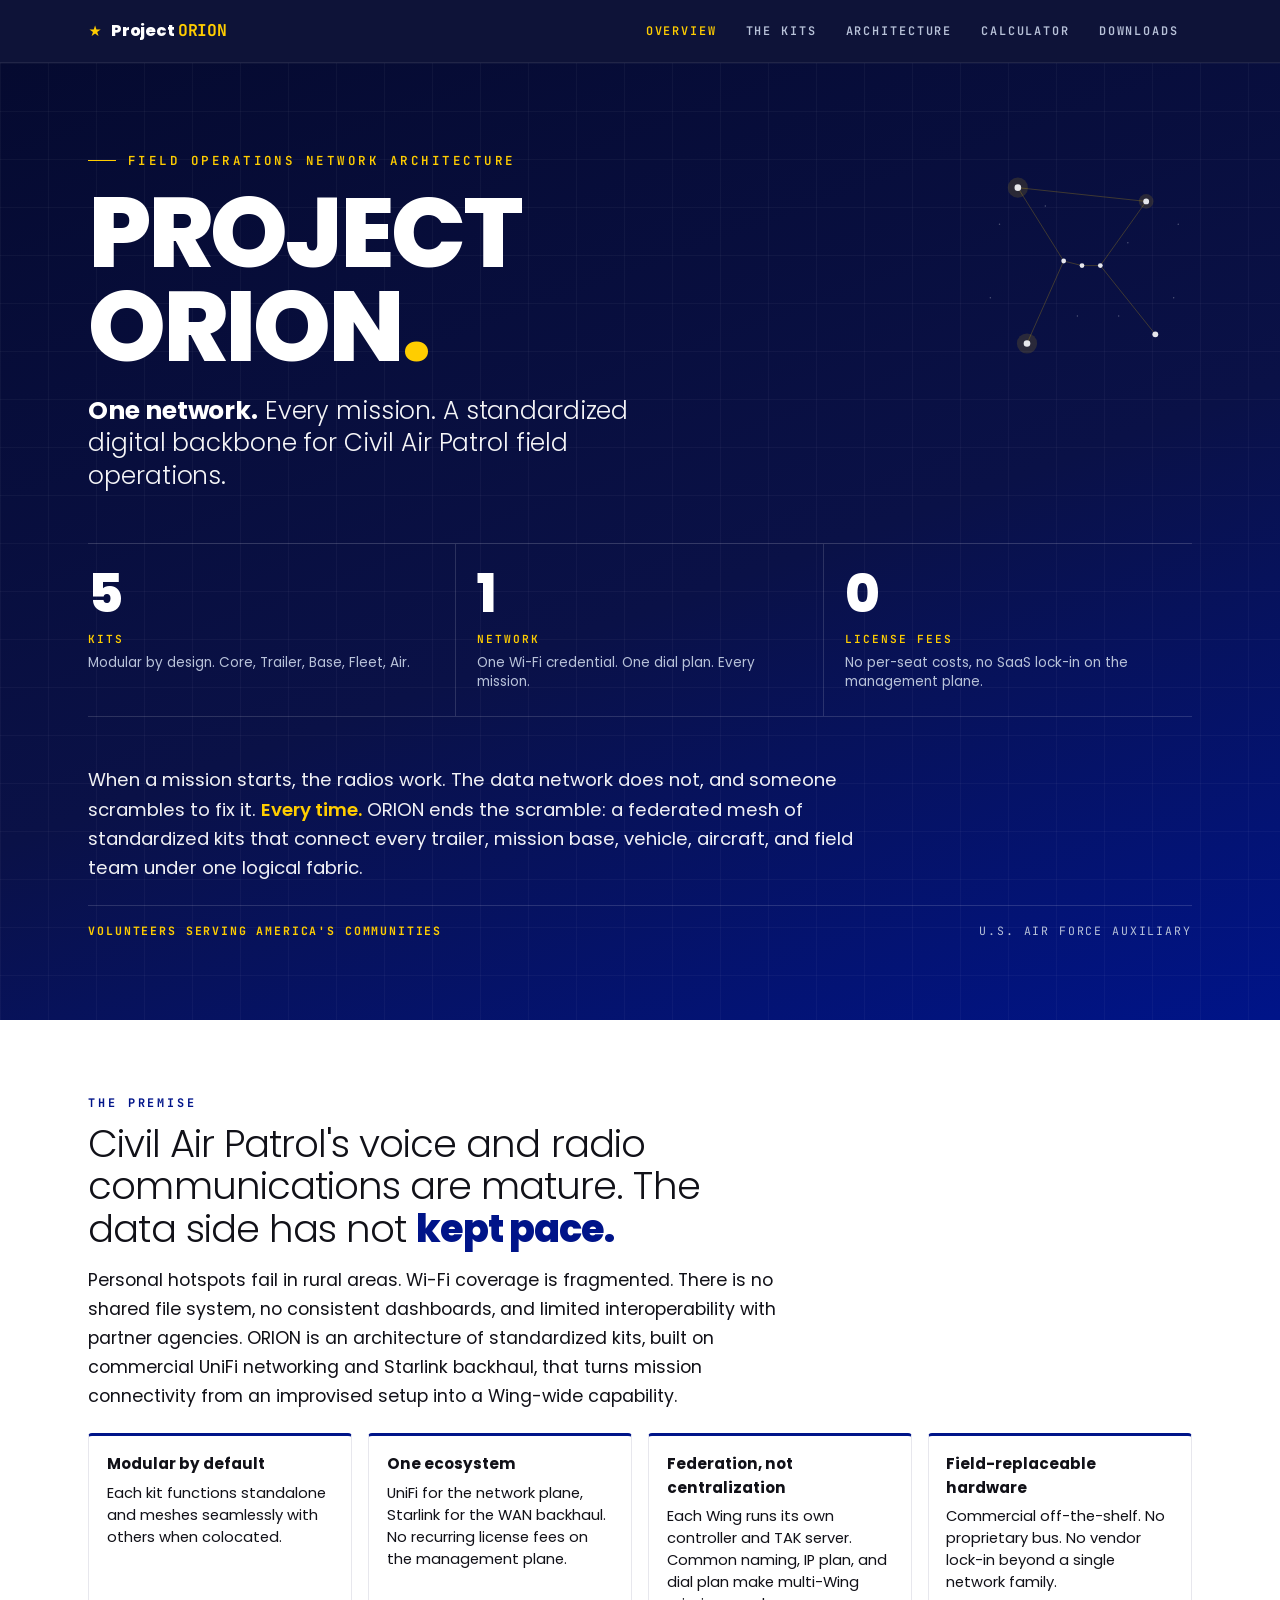
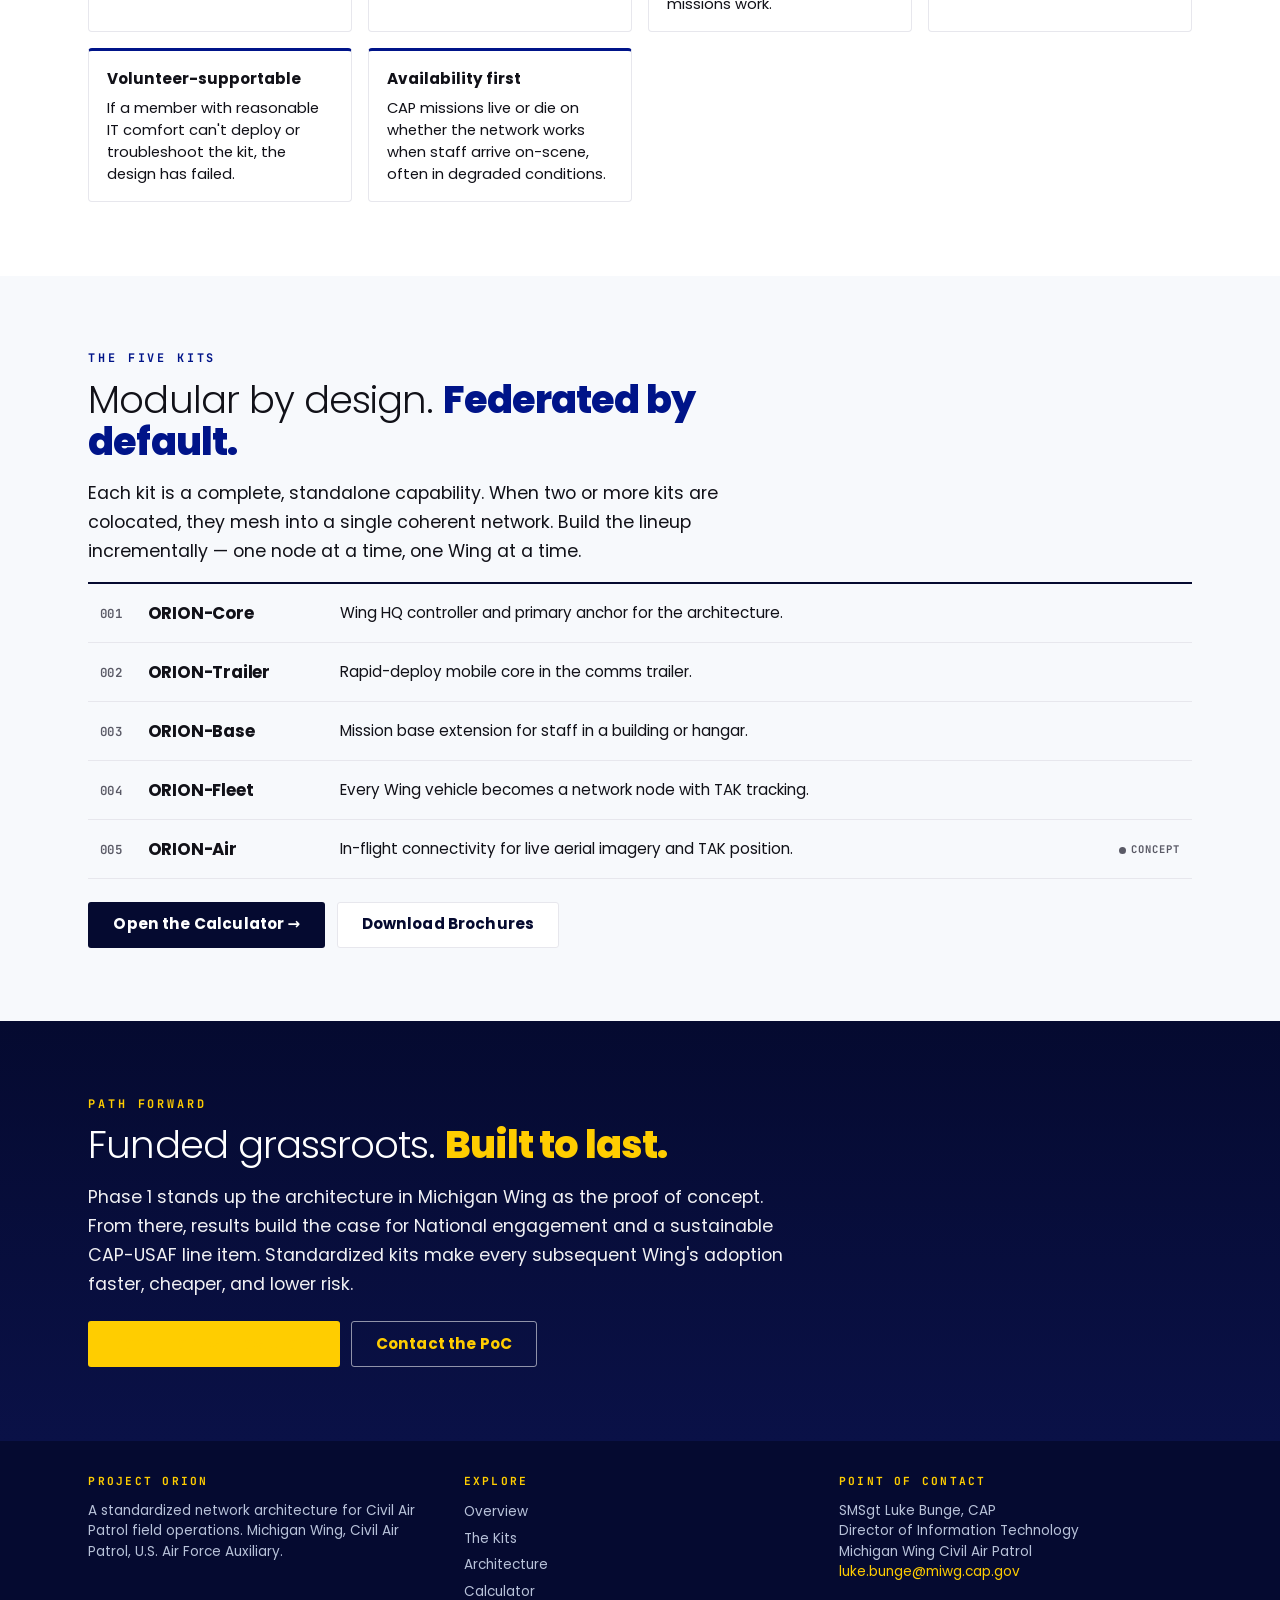
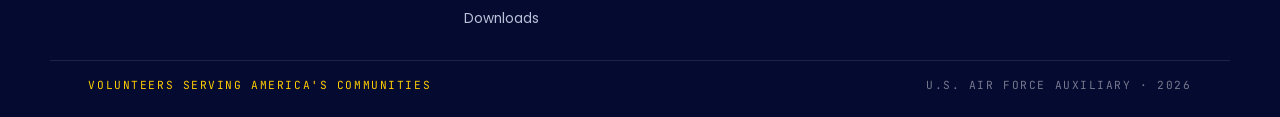
==== commit 2fe743da: "Improve readability, generalize content, scale calculator - Darken body text and improve button cont" ====
--- a/index.html
+++ b/index.html
@@ -152,25 +152,21 @@
         <td class="num">001</td>
         <td class="name"><a href="kits/core.html">ORION-Core</a></td>
         <td class="desc">Wing HQ controller and primary anchor for the architecture.</td>
-        <td class="stat progress"><span class="dot"></span>In Progress</td>
       </tr>
       <tr>
         <td class="num">002</td>
         <td class="name"><a href="kits/trailer.html">ORION-Trailer</a></td>
         <td class="desc">Rapid-deploy mobile core in the comms trailer.</td>
-        <td class="stat tested"><span class="dot"></span>Field Tested</td>
       </tr>
       <tr>
         <td class="num">003</td>
         <td class="name"><a href="kits/base.html">ORION-Base</a></td>
         <td class="desc">Mission base extension for staff in a building or hangar.</td>
-        <td class="stat proposed"><span class="dot"></span>Proposed</td>
       </tr>
       <tr>
         <td class="num">004</td>
         <td class="name"><a href="kits/fleet.html">ORION-Fleet</a></td>
         <td class="desc">Every Wing vehicle becomes a network node with TAK tracking.</td>
-        <td class="stat proposed"><span class="dot"></span>Proposed</td>
       </tr>
       <tr>
         <td class="num">005</td>
--- a/assets/css/main.css
+++ b/assets/css/main.css
@@ -16,8 +16,8 @@
   --yellow-soft: rgba(255, 205, 0, 0.7);
   --line-d:      rgba(255, 255, 255, 0.14);
   --ink:         #111118;
-  --ink-2:       #2c2c36;
-  --soft:        #6b6b78;
+  --ink-2:       #1f1f28;
+  --soft:        #5a5a66;
   --rule:        #e7e7ed;
   --bg-soft:     #f7f9fc;
   --bg-pale:     #f3f5fc;
@@ -228,7 +228,7 @@
   font-size: clamp(1.1rem, 2.2vw, 1.55rem);
   font-weight: 300;
   line-height: 1.3;
-  color: rgba(255, 255, 255, 0.92);
+  color: rgba(255, 255, 255, 0.96);
   max-width: 38rem;
   letter-spacing: -0.005em;
 }
@@ -305,13 +305,14 @@
   padding: 0 var(--pad-x);
   position: relative;
   z-index: 2;
-  color: rgba(255, 255, 255, 0.86);
+  color: rgba(255, 255, 255, 0.94);
 }
 .lead-band p {
-  font-size: clamp(0.98rem, 1.6vw, 1.15rem);
-  line-height: 1.55;
+  font-size: clamp(1rem, 1.6vw, 1.15rem);
+  line-height: 1.6;
   max-width: 50rem;
   margin-bottom: 1.4rem;
+  color: rgba(255, 255, 255, 0.94);
 }
 .lead-band p strong { color: var(--yellow); font-weight: 600; }
 .lead-band .signoff {
@@ -389,15 +390,15 @@
 }
 
 p.lead {
-  font-size: clamp(0.98rem, 1.6vw, 1.1rem);
-  line-height: 1.6;
-  color: var(--ink-2);
+  font-size: clamp(1rem, 1.6vw, 1.1rem);
+  line-height: 1.65;
+  color: var(--ink);
   max-width: 44rem;
   margin-bottom: 1rem;
 }
-section.dark p.lead { color: rgba(255, 255, 255, 0.82); }
-p { color: var(--ink-2); }
-section.dark p { color: rgba(255, 255, 255, 0.82); }
+section.dark p.lead { color: rgba(255, 255, 255, 0.94); }
+p { color: var(--ink); }
+section.dark p { color: rgba(255, 255, 255, 0.94); }
 
 /* ============== KITS ROSTER ============== */
 .kits-roster {
@@ -429,9 +430,9 @@
 .kits-roster .name a { color: var(--ink); }
 .kits-roster .name a:hover { color: var(--navy-3); text-decoration: none; }
 .kits-roster .desc {
-  font-size: 0.9rem;
-  color: var(--ink-2);
-  line-height: 1.45;
+  font-size: 0.95rem;
+  color: var(--ink);
+  line-height: 1.5;
 }
 .kits-roster .stat {
   width: 9rem;
@@ -515,17 +516,18 @@
 .bom-table .item-row td {
   padding: 0.55rem 0.7rem;
   vertical-align: middle;
-  font-size: 0.92rem;
-  color: var(--ink);
-  line-height: 1.4;
+  font-size: 0.95rem;
+  color: var(--ink);
+  line-height: 1.45;
 }
 .bom-table .item-row .name { font-weight: 600; }
 .bom-table .item-row .fn-inline {
   display: block;
-  color: var(--ink-2);
-  font-size: 0.82rem;
+  color: var(--ink);
+  font-size: 0.86rem;
   font-weight: 400;
-  margin-top: 0.15rem;
+  margin-top: 0.18rem;
+  opacity: 0.85;
 }
 .bom-table .item-row .qty {
   width: 6rem;
@@ -612,9 +614,9 @@
 }
 .opex-card h4 { font-weight: 800; margin-bottom: 0.5rem; }
 .opex-card .lines {
-  font-size: 0.85rem;
-  line-height: 1.5;
-  color: var(--ink-2);
+  font-size: 0.9rem;
+  line-height: 1.55;
+  color: var(--ink);
   margin-bottom: 0.7rem;
 }
 .opex-card .price-feature {
@@ -685,9 +687,9 @@
   margin-top: 0.15rem;
 }
 .addons-table .addon-desc {
-  font-size: 0.88rem;
-  color: var(--ink-2);
-  line-height: 1.45;
+  font-size: 0.92rem;
+  color: var(--ink);
+  line-height: 1.5;
   padding-left: 0.6rem;
 }
 .addons-table .addon-price {
@@ -758,9 +760,9 @@
   margin-bottom: 0.3rem;
 }
 .subscription-callout .detail {
-  font-size: 0.9rem;
-  color: var(--ink-2);
-  line-height: 1.4;
+  font-size: 0.95rem;
+  color: var(--ink);
+  line-height: 1.5;
 }
 .subscription-callout .price {
   font-family: var(--mono);
@@ -877,18 +879,18 @@
   display: inline-flex;
   align-items: center;
   gap: 0.5rem;
-  padding: 0.75rem 1.3rem;
+  padding: 0.85rem 1.5rem;
   border-radius: 3px;
-  font-family: var(--mono);
-  font-size: 0.78rem;
-  letter-spacing: 0.16em;
-  text-transform: uppercase;
+  font-family: var(--sans);
+  font-size: 0.95rem;
+  letter-spacing: 0.01em;
+  text-transform: none;
   font-weight: 700;
   border: 1px solid transparent;
   cursor: pointer;
-  transition: transform 0.1s ease, background 0.15s ease, color 0.15s ease;
+  transition: transform 0.1s ease, background 0.15s ease, color 0.15s ease, box-shadow 0.15s ease;
   text-decoration: none;
-  line-height: 1;
+  line-height: 1.1;
 }
 .btn:hover { text-decoration: none; transform: translateY(-1px); }
 .btn:active { transform: translateY(0); }
@@ -899,10 +901,10 @@
 .btn-primary:hover { background: #ffd933; }
 .btn-secondary {
   background: transparent;
-  color: var(--yellow);
-  border-color: var(--yellow-soft);
-}
-.btn-secondary:hover { background: rgba(255, 205, 0, 0.08); }
+  color: #fff;
+  border-color: rgba(255, 255, 255, 0.55);
+}
+.btn-secondary:hover { background: rgba(255, 255, 255, 0.08); border-color: #fff; }
 .btn-light {
   background: #fff;
   color: var(--navy);
@@ -1009,9 +1011,9 @@
   margin-bottom: 0.4rem;
 }
 .kit-card .one-liner {
-  font-size: 0.92rem;
-  color: var(--ink-2);
-  line-height: 1.45;
+  font-size: 0.95rem;
+  color: var(--ink);
+  line-height: 1.55;
   margin-bottom: 0.9rem;
   flex: 1;
 }
@@ -1042,12 +1044,13 @@
 /* ============== CONTENT PROSE ============== */
 .prose {
   max-width: 46rem;
+  font-size: 1.02rem;
 }
 .prose h2 { margin-top: 2rem; }
 .prose h3 { margin-top: 1.6rem; margin-bottom: 0.5rem; }
-.prose p, .prose ul, .prose ol { margin-bottom: 1rem; color: var(--ink-2); }
+.prose p, .prose ul, .prose ol { margin-bottom: 1rem; color: var(--ink); line-height: 1.65; }
 .prose ul, .prose ol { padding-left: 1.4rem; }
-.prose li { margin-bottom: 0.4rem; line-height: 1.55; }
+.prose li { margin-bottom: 0.45rem; line-height: 1.6; color: var(--ink); }
 .prose strong { color: var(--ink); font-weight: 700; }
 .prose code {
   font-family: var(--mono);
@@ -1060,10 +1063,10 @@
 .prose blockquote {
   border-left: 3px solid var(--yellow);
   background: var(--bg-cream);
-  padding: 0.8rem 1.1rem;
+  padding: 0.9rem 1.2rem;
   margin: 1.2rem 0;
-  font-size: 0.94rem;
-  color: var(--ink-2);
+  font-size: 1rem;
+  color: var(--ink);
 }
 
 .principles {
@@ -1084,9 +1087,9 @@
   margin-bottom: 0.35rem;
 }
 .principle p {
-  font-size: 0.85rem;
-  line-height: 1.45;
-  color: var(--ink-2);
+  font-size: 0.92rem;
+  line-height: 1.5;
+  color: var(--ink);
 }
 
 /* simple table for IP plan, dial plan, etc. */
@@ -1391,8 +1394,8 @@
 .calc-actions .btn {
   flex: 1;
   justify-content: center;
-  font-size: 0.7rem;
-  padding: 0.65rem 0.9rem;
+  font-size: 0.9rem;
+  padding: 0.7rem 0.9rem;
 }
 
 .calc-note {
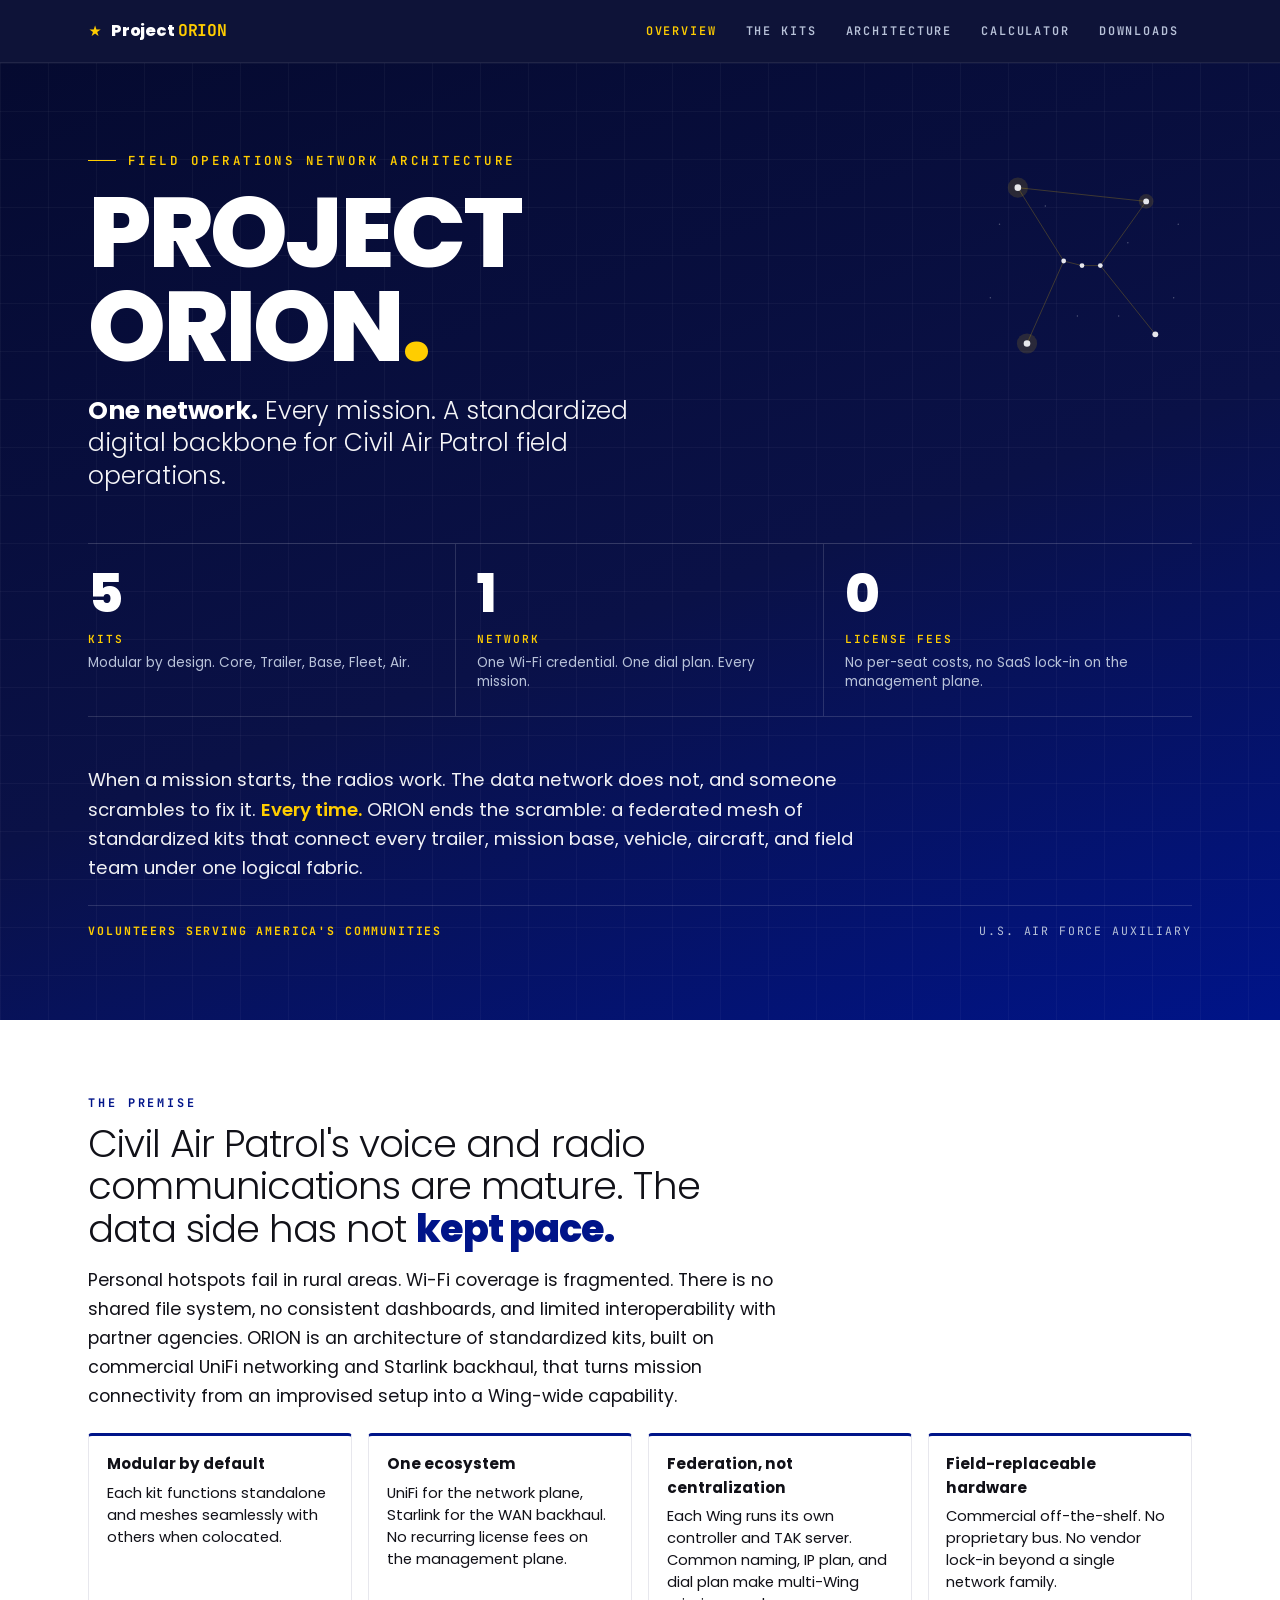
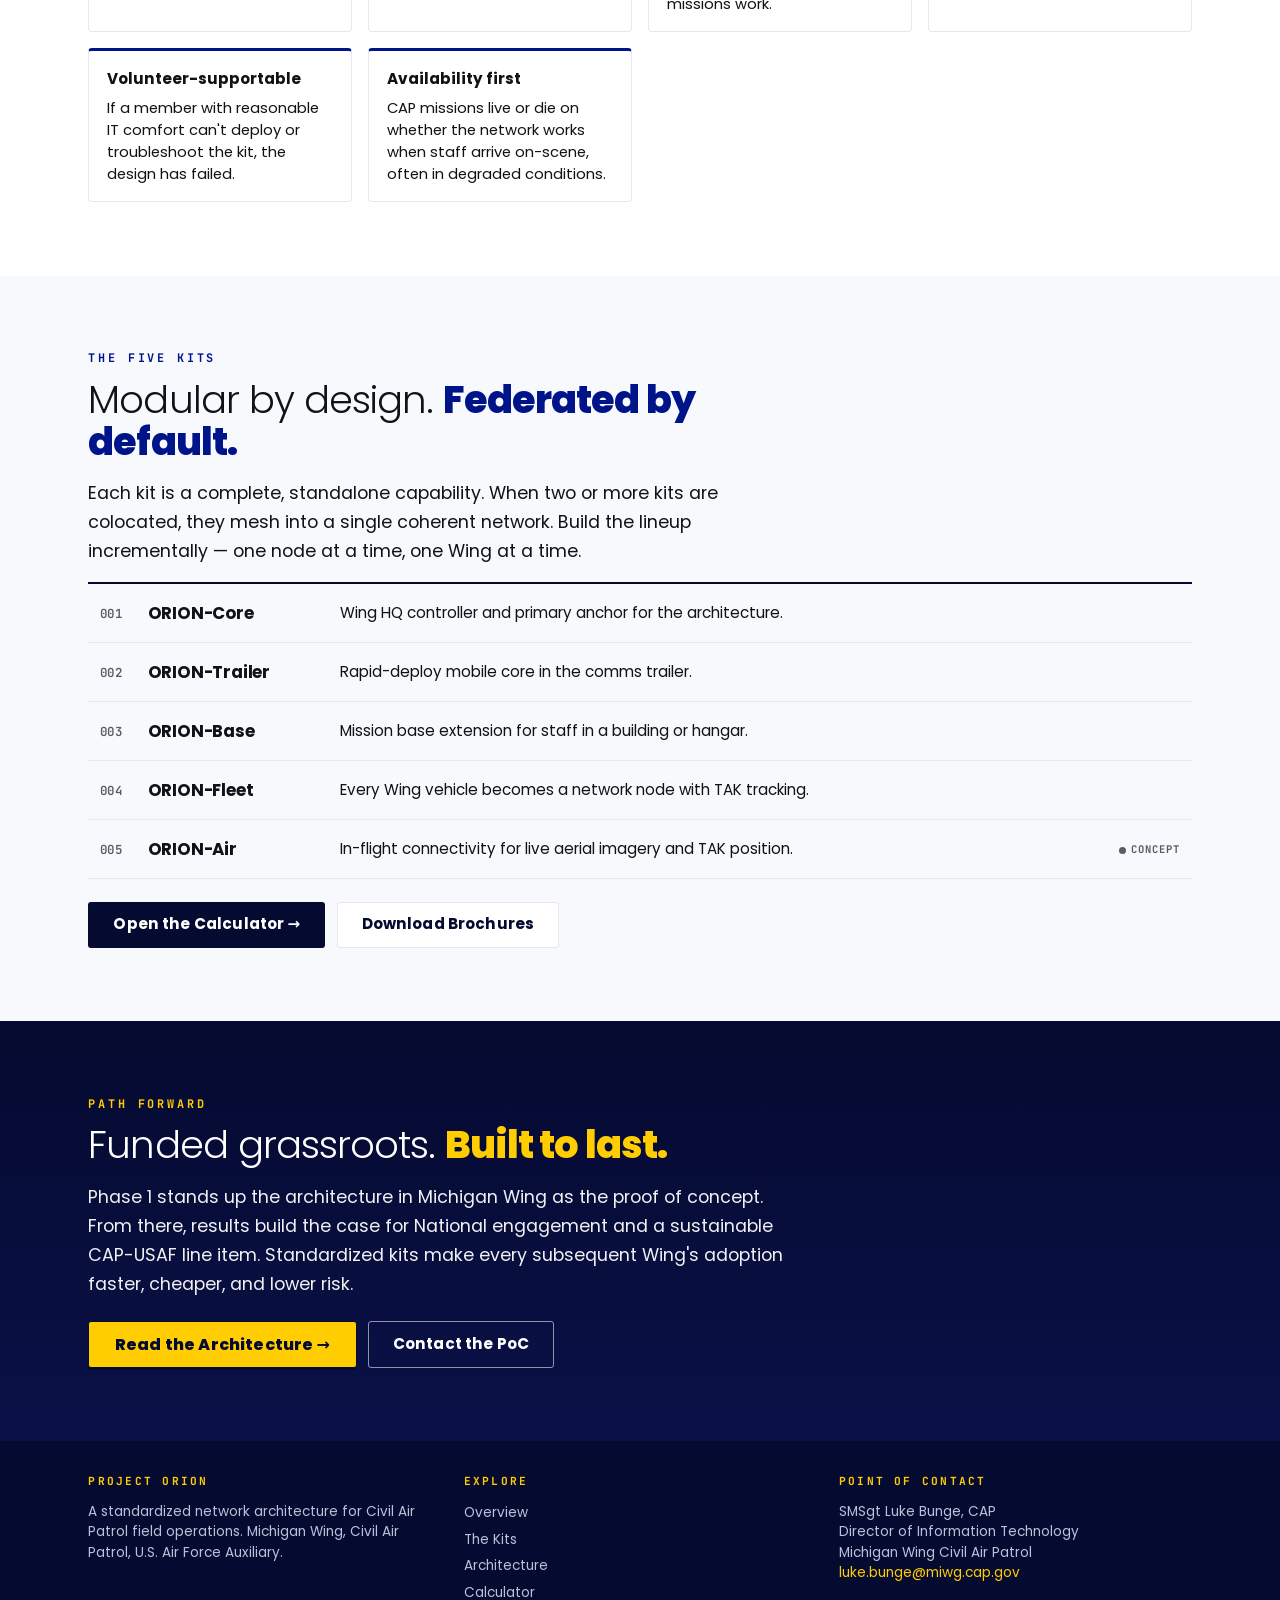
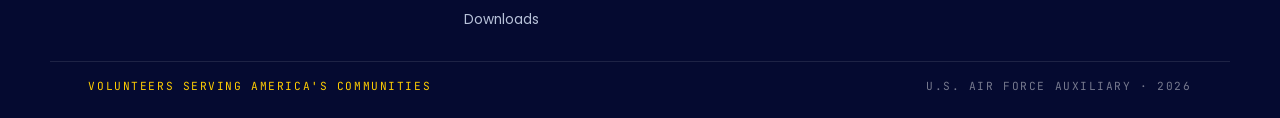
==== commit 25c90d59: "Polish the repo: README, favicon, sitemap, meta tags - Rewrite README into a punchier overview with " ====
--- a/index.html
+++ b/index.html
@@ -3,11 +3,16 @@
 <head>
 <meta charset="UTF-8">
 <meta name="viewport" content="width=device-width, initial-scale=1">
+<link rel="icon" type="image/svg+xml" href="assets/img/favicon.svg">
 <title>Project ORION — One Network. Every Mission.</title>
 <meta name="description" content="A standardized network architecture for Civil Air Patrol field operations. Modular kits for trailer, base, fleet, and air, federated under one logical fabric.">
-<meta property="og:title" content="Project ORION">
-<meta property="og:description" content="One Network. Every Mission. A standardized digital backbone for Civil Air Patrol field operations.">
+<link rel="canonical" href="https://cap-miwg.github.io/project-orion/">
+<meta property="og:title" content="Project ORION — One Network. Every Mission.">
+<meta property="og:description" content="A standardized network architecture for Civil Air Patrol field operations.">
 <meta property="og:type" content="website">
+<meta property="og:url" content="https://cap-miwg.github.io/project-orion/">
+<meta property="og:image" content="https://cap-miwg.github.io/project-orion/assets/img/favicon.svg">
+<meta name="twitter:card" content="summary">
 <link rel="stylesheet" href="assets/css/main.css">
 </head>
 <body>
--- a/assets/css/main.css
+++ b/assets/css/main.css
@@ -358,7 +358,7 @@
   margin-bottom: 0.7rem;
 }
 section.dark .kicker { color: var(--yellow); }
-section.dark a { color: var(--yellow); }
+section.dark a:not(.btn) { color: var(--yellow); }
 
 h2 {
   font-size: clamp(1.6rem, 3.6vw, 2.4rem);
@@ -897,8 +897,18 @@
 .btn-primary {
   background: var(--yellow);
   color: var(--navy);
-}
-.btn-primary:hover { background: #ffd933; }
+  font-weight: 800;
+  font-size: 1rem;
+  padding: 0.85rem 1.6rem;
+  border: 1.5px solid var(--navy);
+  border-radius: 3px;
+  box-shadow: 0 2px 0 0 var(--navy);
+}
+.btn-primary:hover {
+  background: #ffda33;
+  color: var(--navy);
+  box-shadow: 0 3px 0 0 var(--navy);
+}
 .btn-secondary {
   background: transparent;
   color: #fff;
